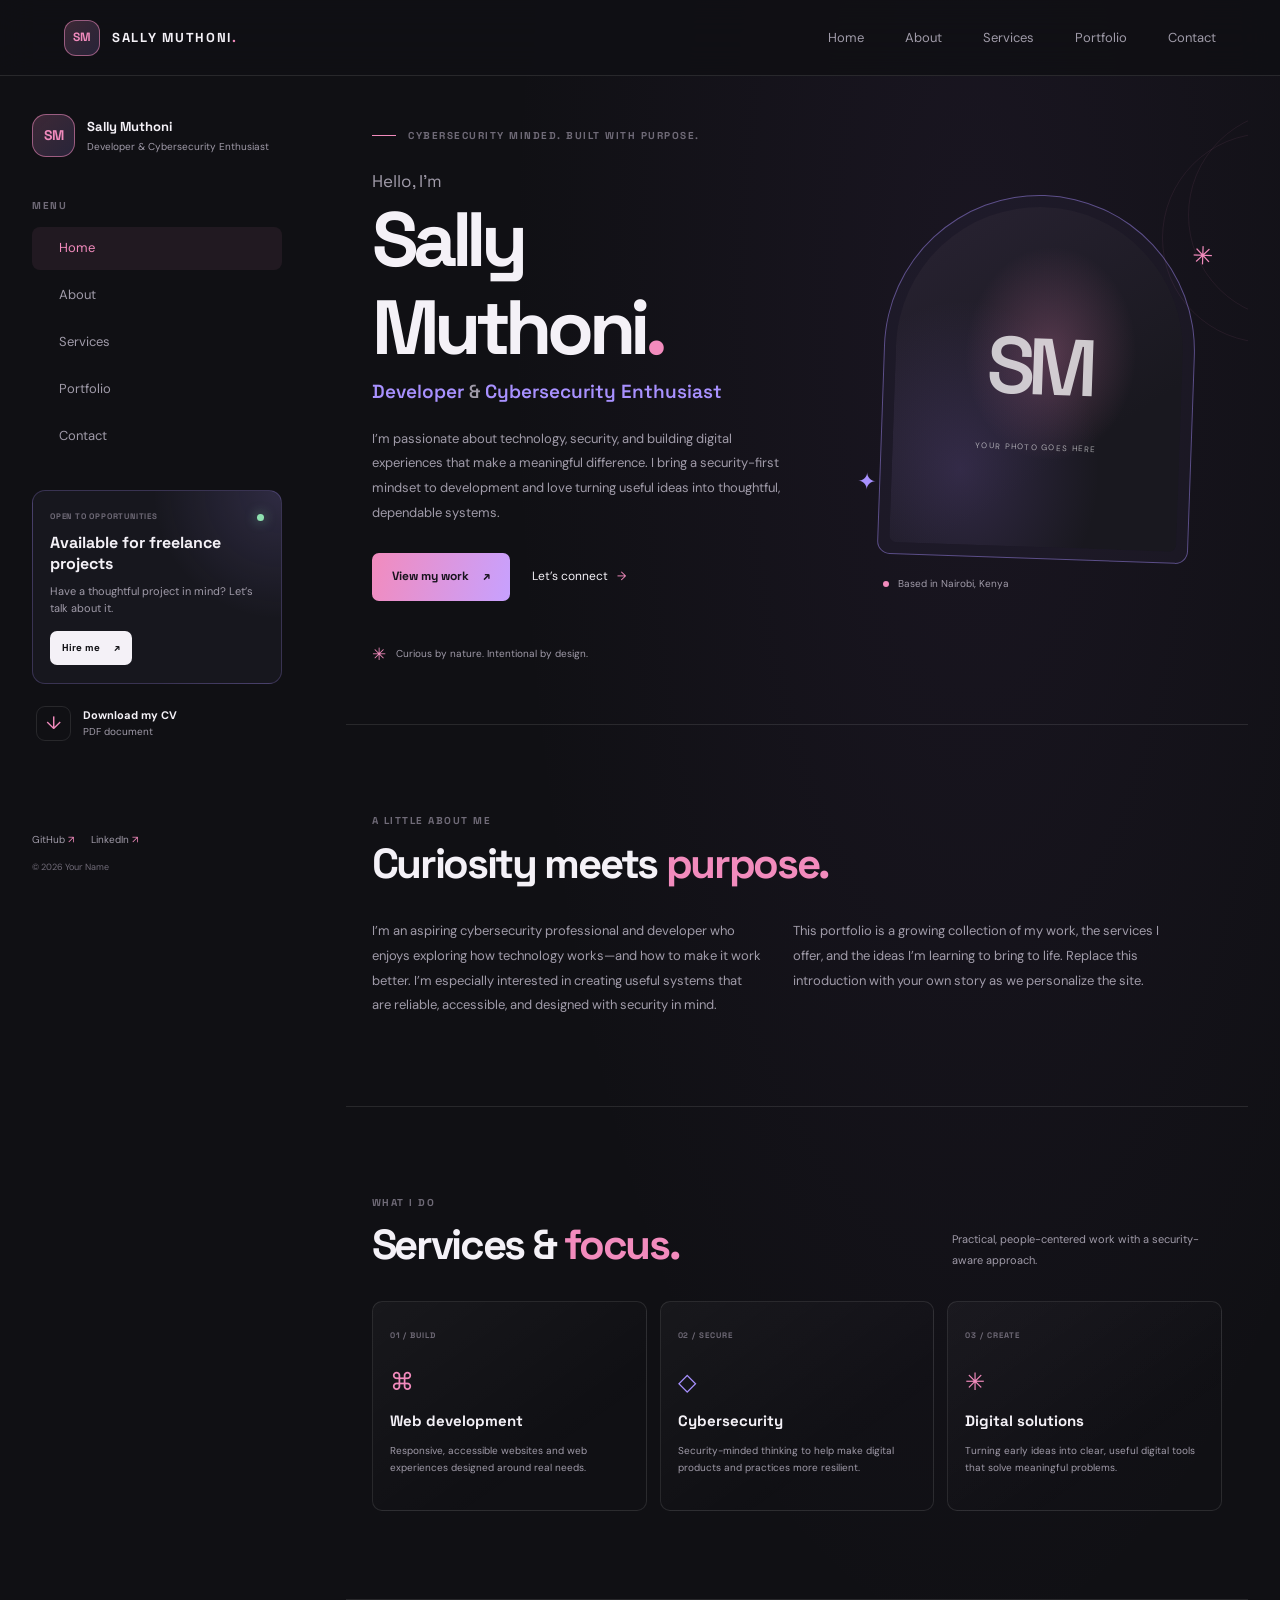
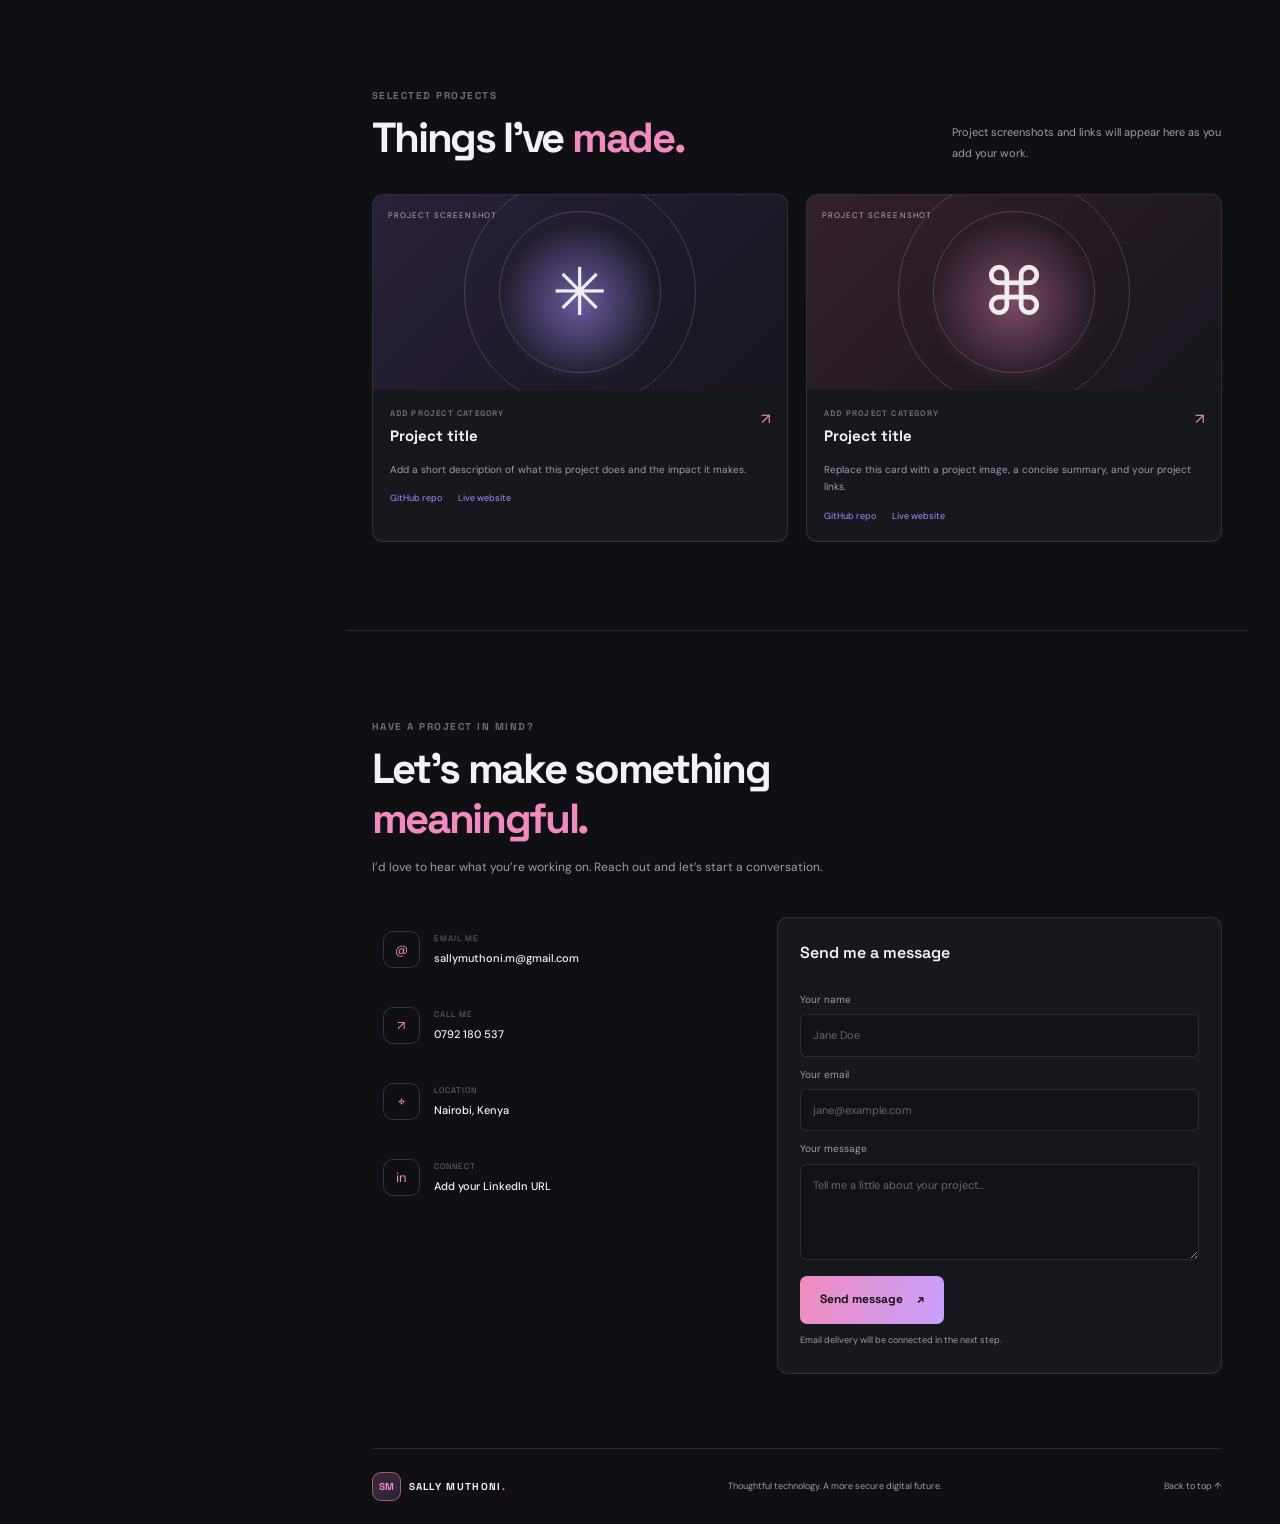
==== index.html @ 36f3e041 "INITIAL HTML ,CSS AND JAVASCRIPT FILES." ====
<!DOCTYPE html>
<html lang="en">
  <head>
    <meta charset="UTF-8" />
    <meta name="viewport" content="width=device-width, initial-scale=1.0" />
    <meta
      name="description"
      content="The portfolio of a cybersecurity enthusiast and developer building thoughtful, impactful digital experiences."
    />
    <meta name="theme-color" content="#101014" />
    <title>Sally Muthoni | Cybersecurity &amp; Development</title>
    <link rel="preconnect" href="https://fonts.googleapis.com" />
    <link rel="preconnect" href="https://fonts.gstatic.com" crossorigin />
    <link
      href="https://fonts.googleapis.com/css2?family=DM+Sans:wght@400;500;600;700&family=Space+Grotesk:wght@400;500;600;700&display=swap"
      rel="stylesheet"
    />
    <link rel="stylesheet" href="styles.css" />
    <script src="script.js" defer></script>
  </head>
  <body>
    <header class="topbar">
      <a class="brand" href="#home" aria-label="Sally Muthoni, home">
        <span class="brand-mark">SM</span>
        <span class="brand-name">SALLY MUTHONI<span class="brand-dot">.</span></span>
      </a>

      <button
        class="menu-toggle"
        type="button"
        aria-expanded="false"
        aria-controls="top-navigation"
        aria-label="Open navigation"
      >
        <span></span>
        <span></span>
      </button>

      <nav class="top-navigation" id="top-navigation" aria-label="Main navigation">
        <a href="#home">Home</a>
        <a href="#about">About</a>
        <a href="#services">Services</a>
        <a href="#portfolio">Portfolio</a>
        <a href="#contact">Contact</a>
      </nav>
    </header>

    <div class="page-layout">
      <aside class="sidebar" aria-label="Portfolio sidebar">
        <a class="sidebar-profile" href="#home">
          <span class="profile-monogram" aria-hidden="true">SM</span>
          <span>
            <strong>Sally Muthoni</strong>
            <span class="profile-role">Developer &amp; Cybersecurity Enthusiast</span>
          </span>
        </a>

        <p class="sidebar-label">MENU</p>
        <nav class="sidebar-navigation" aria-label="Sidebar navigation">
          <a class="sidebar-link is-active" href="#home"><span></span> Home</a>
          <a class="sidebar-link" href="#about"><span></span> About</a>
          <a class="sidebar-link" href="#services"><span></span> Services</a>
          <a class="sidebar-link" href="#portfolio"><span></span> Portfolio</a>
          <a class="sidebar-link" href="#contact"><span></span> Contact</a>
        </nav>

        <div class="availability-card">
          <span class="availability-indicator"></span>
          <p class="eyebrow">OPEN TO OPPORTUNITIES</p>
          <h2>Available for freelance projects</h2>
          <p>Have a thoughtful project in mind? Let’s talk about it.</p>
          <a class="button button-small button-light" href="#contact">Hire me <span aria-hidden="true">↗</span></a>
        </div>

        <a class="cv-link" href="assets/sally-muthoni-cv.pdf" download>
          <span class="cv-icon" aria-hidden="true">↓</span>
          <span><strong>Download my CV</strong><small>PDF document</small></span>
        </a>

        <div class="sidebar-socials">
          <a href="https://github.com/sally-m-muthoni" target="_blank" rel="noopener noreferrer">GitHub <span aria-hidden="true">↗</span></a>
          <a href="https://www.linkedin.com/in/sally-muthoni-262aa5314" target="_blank" rel="noopener noreferrer">LinkedIn <span aria-hidden="true">↗</span></a>
        </div>
        <p class="sidebar-copyright">© <span data-current-year></span> Your Name</p>
      </aside>

      <main>
        <section class="hero section-shell" id="home" aria-labelledby="hero-title">
          <div class="hero-copy">
            <p class="eyebrow"><span class="eyebrow-line"></span> CYBERSECURITY MINDED. BUILT WITH PURPOSE.</p>
            <p class="hero-greeting">Hello, I’m</p>
            <h1 id="hero-title">Sally Muthoni<span class="accent">.</span></h1>
            <p class="hero-role">Developer <span>&amp;</span> Cybersecurity Enthusiast</p>
            <p class="hero-description">
              I’m passionate about technology, security, and building digital
              experiences that make a meaningful difference. I bring a
              security-first mindset to development and love turning useful
              ideas into thoughtful, dependable systems.
            </p>
            <div class="hero-actions">
              <a class="button button-primary" href="#portfolio">View my work <span aria-hidden="true">↗</span></a>
              <a class="text-link" href="#contact">Let’s connect <span aria-hidden="true">→</span></a>
            </div>
            <div class="hero-note">
              <span class="note-mark" aria-hidden="true">✳</span>
              <span>Curious by nature. Intentional by design.</span>
            </div>
          </div>

          <div class="hero-visual" aria-label="Photo placeholder">
            <div class="portrait-frame">
              <div class="portrait-placeholder">
                <span class="portrait-initials">SM</span>
                <span class="portrait-instruction">YOUR PHOTO GOES HERE</span>
              </div>
              <span class="portrait-spark portrait-spark-one" aria-hidden="true">✳</span>
              <span class="portrait-spark portrait-spark-two" aria-hidden="true">✦</span>
            </div>
            <div class="visual-caption"><span></span> Based in Nairobi, Kenya</div>
            <div class="visual-number" aria-hidden="true"></div>
          </div>
          <span class="hero-decoration hero-decoration-one" aria-hidden="true"></span>
          <span class="hero-decoration hero-decoration-two" aria-hidden="true"></span>
        </section>

        <section class="content-section about-section section-shell" id="about" aria-labelledby="about-title">
          <div class="section-heading">
            <p class="eyebrow">A LITTLE ABOUT ME</p>
            <h2 id="about-title">Curiosity meets <span class="accent">purpose.</span></h2>
          </div>
          <div class="about-content">
            <p>
              I’m an aspiring cybersecurity professional and developer who
              enjoys exploring how technology works—and how to make it work
              better. I’m especially interested in creating useful systems
              that are reliable, accessible, and designed with security in mind.
            </p>
            <p>
              This portfolio is a growing collection of my work, the services
              I offer, and the ideas I’m learning to bring to life. Replace
              this introduction with your own story as we personalize the site.
            </p>
          </div>
        </section>

        <section class="content-section services-section section-shell" id="services" aria-labelledby="services-title">
          <div class="section-heading section-heading-row">
            <div>
              <p class="eyebrow">WHAT I DO</p>
              <h2 id="services-title">Services &amp; <span class="accent">focus.</span></h2>
            </div>
            <p class="section-intro">Practical, people-centered work with a security-aware approach.</p>
          </div>
          <div class="service-grid">
            <article class="service-card">
              <span class="service-number">01 / BUILD</span>
              <span class="service-icon" aria-hidden="true">⌘</span>
              <h3>Web development</h3>
              <p>Responsive, accessible websites and web experiences designed around real needs.</p>
            </article>
            <article class="service-card">
              <span class="service-number">02 / SECURE</span>
              <span class="service-icon" aria-hidden="true">◇</span>
              <h3>Cybersecurity</h3>
              <p>Security-minded thinking to help make digital products and practices more resilient.</p>
            </article>
            <article class="service-card">
              <span class="service-number">03 / CREATE</span>
              <span class="service-icon" aria-hidden="true">✳</span>
              <h3>Digital solutions</h3>
              <p>Turning early ideas into clear, useful digital tools that solve meaningful problems.</p>
            </article>
          </div>
        </section>

        <section class="content-section portfolio-section section-shell" id="portfolio" aria-labelledby="portfolio-title">
          <div class="section-heading section-heading-row">
            <div>
              <p class="eyebrow">SELECTED PROJECTS</p>
              <h2 id="portfolio-title">Things I’ve <span class="accent">made.</span></h2>
            </div>
            <p class="section-intro">Project screenshots and links will appear here as you add your work.</p>
          </div>
          <div class="project-grid">
            <article class="project-card">
              <div class="project-preview preview-purple">
                <span class="preview-label">PROJECT SCREENSHOT</span>
                <span class="preview-symbol" aria-hidden="true">✳</span>
              </div>
              <div class="project-details">
                <div><p class="project-category">ADD PROJECT CATEGORY</p><h3>Project title</h3></div>
                <span class="project-arrow" aria-hidden="true">↗</span>
                <p class="project-description">Add a short description of what this project does and the impact it makes.</p>
                <div class="project-links"><span>GitHub repo</span><span>Live website</span></div>
              </div>
            </article>
            <article class="project-card">
              <div class="project-preview preview-pink">
                <span class="preview-label">PROJECT SCREENSHOT</span>
                <span class="preview-symbol" aria-hidden="true">⌘</span>
              </div>
              <div class="project-details">
                <div><p class="project-category">ADD PROJECT CATEGORY</p><h3>Project title</h3></div>
                <span class="project-arrow" aria-hidden="true">↗</span>
                <p class="project-description">Replace this card with a project image, a concise summary, and your project links.</p>
                <div class="project-links"><span>GitHub repo</span><span>Live website</span></div>
              </div>
            </article>
          </div>
        </section>

        <section class="contact-section section-shell" id="contact" aria-labelledby="contact-title">
          <div class="contact-heading">
            <p class="eyebrow">HAVE A PROJECT IN MIND?</p>
            <h2 id="contact-title">Let’s make something <span class="accent">meaningful.</span></h2>
            <p>I’d love to hear what you’re working on. Reach out and let’s start a conversation.</p>
          </div>
          <div class="contact-layout">
            <div class="contact-details">
              <a href="mailto:sallymuthoni.m@gmail.com" class="contact-item">
                <span class="contact-item-icon" aria-hidden="true">@</span>
                <span><small>EMAIL ME</small><strong>sallymuthoni.m@gmail.com</strong></span>
              </a>
              <a href="tel:+254792180537" class="contact-item">
                <span class="contact-item-icon" aria-hidden="true">↗</span>
                <span><small>CALL ME</small><strong>0792 180 537</strong></span>
              </a>
              <div class="contact-item">
                <span class="contact-item-icon" aria-hidden="true">⌖</span>
                <span><small>LOCATION</small><strong>Nairobi, Kenya</strong></span>
              </div>
              <a href="https://www.linkedin.com/in/sally-muthoni-262aa5314" target="_blank" rel="noopener noreferrer" class="contact-item">
                <span class="contact-item-icon" aria-hidden="true">in</span>
                <span><small>CONNECT</small><strong>Add your LinkedIn URL</strong></span>
              </a>
            </div>

            <form class="contact-form" data-contact-form>
              <p class="form-heading">Send me a message</p>
              <label for="contact-name">Your name</label>
              <input id="contact-name" name="name" type="text" placeholder="Jane Doe" required />
              <label for="contact-email">Your email</label>
              <input id="contact-email" name="email" type="email" placeholder="jane@example.com" required />
              <label for="contact-message">Your message</label>
              <textarea id="contact-message" name="message" rows="4" placeholder="Tell me a little about your project..." required></textarea>
              <button class="button button-primary" type="submit">Send message <span aria-hidden="true">↗</span></button>
              <p class="form-status" data-form-status aria-live="polite">
                Email delivery will be connected in the next step.
              </p>
            </form>
          </div>
          <footer class="site-footer">
            <a class="brand footer-brand" href="#home"><span class="brand-mark">SM</span><span class="brand-name">SALLY MUTHONI<span class="brand-dot">.</span></span></a>
            <p>Thoughtful technology. A more secure digital future.</p>
            <a href="#home">Back to top ↑</a>
          </footer>
        </section>
      </main>
    </div>
  </body>
</html>
---- styles.css ----
:root {
  color-scheme: dark;
  --background: #101014;
  --surface: #17171e;
  --surface-raised: #1d1c25;
  --text: #f4f1f7;
  --muted: #a09ba9;
  --subtle: #706b78;
  --pink: #f28bbd;
  --purple: #a891ff;
  --line: rgba(255, 255, 255, 0.1);
  --font-body: "DM Sans", sans-serif;
  --font-display: "Space Grotesk", sans-serif;
}

* {
  box-sizing: border-box;
}

html {
  scroll-behavior: smooth;
  scroll-padding-top: 96px;
}

body {
  min-width: 320px;
  margin: 0;
  background:
    radial-gradient(ellipse at 76% 10%, rgba(111, 70, 150, 0.1), transparent 29rem),
    var(--background);
  color: var(--text);
  font-family: var(--font-body);
  font-size: 15px;
  line-height: 1.65;
}

button,
input,
textarea {
  font: inherit;
}

a {
  color: inherit;
  text-decoration: none;
}

a:focus-visible,
button:focus-visible,
input:focus-visible,
textarea:focus-visible {
  outline: 2px solid var(--pink);
  outline-offset: 4px;
}

.topbar {
  position: sticky;
  z-index: 10;
  top: 0;
  display: flex;
  min-height: 76px;
  align-items: center;
  justify-content: space-between;
  padding: 0 clamp(24px, 5vw, 76px);
  border-bottom: 1px solid var(--line);
  background: rgba(16, 16, 20, 0.9);
  backdrop-filter: blur(18px);
}

.brand {
  display: inline-flex;
  align-items: center;
  gap: 12px;
}

.brand-mark,
.profile-monogram {
  display: grid;
  width: 36px;
  height: 36px;
  place-items: center;
  border: 1px solid rgba(242, 139, 189, 0.55);
  border-radius: 12px;
  background: linear-gradient(135deg, rgba(242, 139, 189, 0.2), rgba(168, 145, 255, 0.16));
  color: var(--pink);
  font-family: var(--font-display);
  font-size: 12px;
  font-weight: 700;
}

.brand-name {
  font-family: var(--font-display);
  font-size: 13px;
  font-weight: 700;
  letter-spacing: 0.13em;
}

.brand-dot,
.accent {
  color: var(--pink);
}

.top-navigation {
  display: flex;
  align-items: center;
  gap: clamp(22px, 3.2vw, 48px);
}

.top-navigation a,
.sidebar-navigation a {
  color: var(--muted);
  font-size: 13px;
  transition: color 160ms ease;
}

.top-navigation a:hover,
.sidebar-navigation a:hover {
  color: var(--text);
}

.menu-toggle {
  display: none;
}

.page-layout {
  display: grid;
  width: min(100% - 64px, 1392px);
  grid-template-columns: 250px minmax(0, 1fr);
  gap: clamp(34px, 5vw, 78px);
  margin: 0 auto;
}

.sidebar {
  position: sticky;
  top: 76px;
  display: flex;
  height: calc(100vh - 76px);
  min-height: 620px;
  flex-direction: column;
  align-items: stretch;
  padding: 38px 0 25px;
}

.sidebar-profile {
  display: flex;
  align-items: center;
  gap: 12px;
  margin-bottom: 41px;
}

.profile-monogram {
  width: 43px;
  height: 43px;
  flex: 0 0 auto;
  border-radius: 14px;
  font-size: 14px;
}

.sidebar-profile strong,
.profile-role {
  display: block;
}

.sidebar-profile strong {
  font-family: var(--font-display);
  font-size: 13px;
}

.profile-role {
  margin-top: 2px;
  color: var(--muted);
  font-size: 10px;
}

.sidebar-label,
.eyebrow,
.project-category,
.service-number {
  color: var(--subtle);
  font-family: var(--font-display);
  font-size: 10px;
  font-weight: 700;
  letter-spacing: 0.15em;
}

.sidebar-label {
  margin: 0 0 12px;
}

.sidebar-navigation {
  display: grid;
  gap: 4px;
}

.sidebar-link {
  display: flex;
  min-height: 43px;
  align-items: center;
  gap: 15px;
  padding: 0 12px;
  border-radius: 8px;
}

.sidebar-link span {
  color: var(--subtle);
  font-family: var(--font-display);
  font-size: 10px;
}

.sidebar-link.is-active {
  background: rgba(242, 139, 189, 0.08);
  color: var(--pink);
}

.sidebar-link.is-active span {
  color: var(--pink);
}

.availability-card {
  position: relative;
  margin-top: 32px;
  padding: 19px 17px 18px;
  overflow: hidden;
  border: 1px solid rgba(168, 145, 255, 0.23);
  border-radius: 13px;
  background:
    radial-gradient(circle at 100% 0%, rgba(168, 145, 255, 0.16), transparent 8rem),
    var(--surface);
}

.availability-indicator {
  position: absolute;
  top: 23px;
  right: 17px;
  width: 7px;
  height: 7px;
  border-radius: 50%;
  background: #8ee1b0;
  box-shadow: 0 0 12px rgba(142, 225, 176, 0.65);
}

.availability-card .eyebrow {
  margin: 0 0 9px;
  font-size: 8px;
  letter-spacing: 0.1em;
}

.availability-card h2 {
  max-width: 175px;
  margin: 0;
  font-family: var(--font-display);
  font-size: 16px;
  line-height: 1.35;
}

.availability-card > p:not(.eyebrow) {
  margin: 8px 0 14px;
  color: var(--muted);
  font-size: 11px;
  line-height: 1.55;
}

.button {
  display: inline-flex;
  min-height: 48px;
  align-items: center;
  justify-content: center;
  gap: 14px;
  padding: 0 20px;
  border: 0;
  border-radius: 7px;
  cursor: pointer;
  font-family: var(--font-display);
  font-size: 12px;
  font-weight: 700;
  transition: transform 160ms ease, background 160ms ease;
}

.button:hover {
  transform: translateY(-2px);
}

.button-small {
  min-height: 34px;
  padding: 0 12px;
  font-size: 10px;
}

.button-light {
  background: var(--text);
  color: var(--background);
}

.button-primary {
  background: linear-gradient(105deg, var(--pink), #c7a1ff);
  color: #17131d;
}

.button-primary:hover {
  background: linear-gradient(105deg, #f7a7ce, #d2b4ff);
}

.cv-link {
  display: flex;
  align-items: center;
  gap: 12px;
  margin-top: 22px;
  padding: 0 4px;
}

.cv-icon {
  display: grid;
  width: 35px;
  height: 35px;
  place-items: center;
  border: 1px solid var(--line);
  border-radius: 9px;
  color: var(--pink);
  font-size: 18px;
}

.cv-link strong,
.cv-link small {
  display: block;
}

.cv-link strong {
  font-size: 11px;
}

.cv-link small {
  color: var(--muted);
  font-size: 10px;
}

.sidebar-socials {
  display: flex;
  gap: 17px;
  margin-top: auto;
  padding-top: 20px;
}

.sidebar-socials a,
.sidebar-copyright {
  color: var(--muted);
  font-size: 10px;
}

.sidebar-socials a span {
  color: var(--pink);
}

.sidebar-copyright {
  margin: 12px 0 0;
  color: var(--subtle);
  font-size: 9px;
}

main {
  min-width: 0;
}

.section-shell {
  position: relative;
  padding-right: clamp(0px, 2vw, 30px);
  padding-left: clamp(0px, 2vw, 30px);
}

.hero {
  display: grid;
  min-height: 560px;
  grid-template-columns: minmax(0, 1.08fr) minmax(230px, 0.92fr);
  align-items: center;
  gap: clamp(25px, 4vw, 58px);
  padding-top: 52px;
  padding-bottom: 56px;
  overflow: hidden;
  border-bottom: 1px solid var(--line);
}

.hero-copy {
  position: relative;
  z-index: 1;
}

.eyebrow {
  margin: 0 0 22px;
}

.eyebrow-line {
  display: inline-block;
  width: 24px;
  height: 1px;
  margin: 0 8px 3px 0;
  background: var(--pink);
}

.hero-greeting {
  margin: 0;
  color: var(--muted);
  font-family: var(--font-display);
  font-size: 17px;
}

.hero h1 {
  margin: 0;
  font-family: var(--font-display);
  font-size: clamp(48px, 6vw, 78px);
  letter-spacing: -0.07em;
  line-height: 1.15;
}

.hero-role {
  margin: 5px 0 19px;
  color: var(--purple);
  font-family: var(--font-display);
  font-size: clamp(14px, 1.6vw, 19px);
  font-weight: 600;
}

.hero-role span {
  color: var(--muted);
}

.hero-description {
  max-width: 470px;
  margin: 0;
  color: var(--muted);
  font-size: 13px;
  line-height: 1.9;
}

.hero-actions {
  display: flex;
  flex-wrap: wrap;
  align-items: center;
  gap: 22px;
  margin-top: 28px;
}

.text-link {
  color: var(--text);
  font-size: 12px;
}

.text-link span {
  margin-left: 6px;
  color: var(--pink);
}

.hero-note {
  display: flex;
  align-items: center;
  gap: 10px;
  margin-top: 39px;
  color: var(--muted);
  font-size: 10px;
}

.note-mark {
  color: var(--pink);
  font-size: 17px;
}

.hero-visual {
  position: relative;
  width: 100%;
  max-width: 345px;
  justify-self: center;
  padding: 18px 17px 27px;
}

.portrait-frame {
  position: relative;
  padding: 11px;
  border: 1px solid rgba(168, 145, 255, 0.45);
  border-radius: 170px 170px 14px 14px;
  background: rgba(168, 145, 255, 0.045);
  transform: rotate(2deg);
}

.portrait-placeholder {
  display: flex;
  min-height: 340px;
  flex-direction: column;
  align-items: center;
  justify-content: center;
  gap: 9px;
  overflow: hidden;
  border-radius: 160px 160px 8px 8px;
  background:
    radial-gradient(ellipse at 54% 43%, rgba(242, 139, 189, 0.26), transparent 39%),
    radial-gradient(ellipse at 24% 78%, rgba(119, 91, 178, 0.26), transparent 45%),
    linear-gradient(145deg, #292333, #19181f 69%);
}

.portrait-initials {
  color: rgba(255, 255, 255, 0.75);
  font-family: var(--font-display);
  font-size: 80px;
  font-weight: 600;
  letter-spacing: -0.1em;
}

.portrait-instruction {
  color: rgba(255, 255, 255, 0.6);
  font-size: 8px;
  letter-spacing: 0.16em;
}

.portrait-spark {
  position: absolute;
  color: var(--pink);
}

.portrait-spark-one {
  top: 34px;
  right: -16px;
  font-size: 25px;
}

.portrait-spark-two {
  bottom: 51px;
  left: -23px;
  color: var(--purple);
  font-size: 23px;
}

.visual-caption {
  display: flex;
  align-items: center;
  gap: 9px;
  margin-top: 17px;
  color: var(--muted);
  font-size: 10px;
}

.visual-caption span {
  width: 6px;
  height: 6px;
  border-radius: 50%;
  background: var(--pink);
}

.visual-number {
  position: absolute;
  right: -9px;
  bottom: 8px;
  color: rgba(255, 255, 255, 0.07);
  font-family: var(--font-display);
  font-size: 70px;
  font-weight: 700;
}

.hero-decoration {
  position: absolute;
  width: 210px;
  height: 210px;
  border: 1px solid rgba(242, 139, 189, 0.08);
  border-radius: 50%;
  pointer-events: none;
}

.hero-decoration-one {
  top: 34px;
  right: -150px;
}

.hero-decoration-two {
  top: 57px;
  right: -124px;
}

.content-section {
  padding-top: 88px;
  padding-bottom: 88px;
  border-bottom: 1px solid var(--line);
}

.section-heading {
  margin-bottom: 30px;
}

.section-heading .eyebrow,
.contact-heading .eyebrow {
  margin-bottom: 9px;
}

.section-heading h2,
.contact-heading h2 {
  margin: 0;
  font-family: var(--font-display);
  font-size: clamp(28px, 3.4vw, 42px);
  letter-spacing: -0.055em;
  line-height: 1.2;
}

.about-content {
  display: grid;
  max-width: 810px;
  grid-template-columns: 1fr 1fr;
  gap: 32px;
}

.about-content p,
.section-intro {
  margin: 0;
  color: var(--muted);
  font-size: 13px;
  line-height: 1.9;
}

.section-heading-row {
  display: flex;
  align-items: end;
  justify-content: space-between;
  gap: 25px;
}

.section-intro {
  max-width: 270px;
  font-size: 11px;
}

.service-grid {
  display: grid;
  grid-template-columns: repeat(3, minmax(0, 1fr));
  gap: 13px;
}

.service-card {
  min-height: 210px;
  padding: 19px 17px;
  border: 1px solid var(--line);
  border-radius: 10px;
  background: linear-gradient(145deg, rgba(255, 255, 255, 0.035), transparent 72%);
  transition: border-color 160ms ease, transform 160ms ease;
}

.service-card:hover {
  transform: translateY(-4px);
  border-color: rgba(242, 139, 189, 0.38);
}

.service-number {
  font-size: 8px;
  letter-spacing: 0.12em;
}

.service-icon {
  display: block;
  margin: 16px 0 8px;
  color: var(--pink);
  font-size: 24px;
}

.service-card:nth-child(2) .service-icon {
  color: var(--purple);
}

.service-card h3,
.project-details h3 {
  margin: 0;
  font-family: var(--font-display);
  font-size: 15px;
}

.service-card p,
.project-description {
  margin: 8px 0 0;
  color: var(--muted);
  font-size: 10px;
  line-height: 1.75;
}

.project-grid {
  display: grid;
  grid-template-columns: repeat(2, minmax(0, 1fr));
  gap: 18px;
}

.project-card {
  min-width: 0;
  overflow: hidden;
  border: 1px solid var(--line);
  border-radius: 11px;
  background: var(--surface);
}

.project-preview {
  position: relative;
  display: grid;
  min-height: 195px;
  place-items: center;
  overflow: hidden;
}

.project-preview::before,
.project-preview::after {
  position: absolute;
  width: 160px;
  height: 160px;
  border: 1px solid rgba(255, 255, 255, 0.17);
  border-radius: 50%;
  content: "";
}

.project-preview::after {
  width: 230px;
  height: 230px;
}

.preview-purple {
  background:
    radial-gradient(circle at 50% 55%, rgba(168, 145, 255, 0.55), transparent 34%),
    linear-gradient(135deg, #292139, #17151d);
}

.preview-pink {
  background:
    radial-gradient(circle at 50% 55%, rgba(242, 139, 189, 0.42), transparent 36%),
    linear-gradient(135deg, #33202c, #17151d);
}

.preview-label {
  position: absolute;
  top: 14px;
  left: 15px;
  z-index: 1;
  color: rgba(255, 255, 255, 0.65);
  font-size: 8px;
  letter-spacing: 0.13em;
}

.preview-symbol {
  z-index: 1;
  color: rgba(255, 255, 255, 0.9);
  font-family: var(--font-display);
  font-size: 66px;
}

.project-details {
  display: grid;
  grid-template-columns: 1fr auto;
  padding: 17px;
}

.project-category {
  margin: 0 0 4px;
  font-size: 8px;
}

.project-arrow {
  color: var(--pink);
}

.project-description {
  grid-column: 1 / -1;
  margin-top: 12px;
}

.project-links {
  display: flex;
  gap: 16px;
  grid-column: 1 / -1;
  margin-top: 13px;
  color: var(--purple);
  font-size: 9px;
}

.contact-section {
  padding-top: 88px;
}

.contact-heading {
  max-width: 590px;
}

.contact-heading > p:last-child {
  margin: 13px 0 0;
  color: var(--muted);
  font-size: 12px;
}

.contact-layout {
  display: grid;
  grid-template-columns: minmax(0, 0.85fr) minmax(280px, 1.15fr);
  gap: clamp(30px, 6vw, 82px);
  padding-top: 39px;
  padding-bottom: 74px;
}

.contact-details {
  display: grid;
  align-content: start;
  gap: 10px;
}

.contact-item {
  display: flex;
  min-height: 66px;
  align-items: center;
  gap: 14px;
  padding: 10px;
  border: 1px solid transparent;
  border-radius: 9px;
}

a.contact-item:hover {
  border-color: var(--line);
  background: rgba(255, 255, 255, 0.025);
}

.contact-item-icon {
  display: grid;
  width: 37px;
  height: 37px;
  flex: 0 0 auto;
  place-items: center;
  border: 1px solid rgba(168, 145, 255, 0.25);
  border-radius: 10px;
  color: var(--pink);
  font-size: 13px;
}

.contact-item small,
.contact-item strong {
  display: block;
}

.contact-item small {
  color: var(--subtle);
  font-family: var(--font-display);
  font-size: 8px;
  letter-spacing: 0.13em;
}

.contact-item strong {
  margin-top: 3px;
  font-size: 11px;
  font-weight: 500;
}

.contact-form {
  display: grid;
  padding: 22px;
  border: 1px solid var(--line);
  border-radius: 11px;
  background: var(--surface);
}

.form-heading {
  margin: 0 0 16px;
  font-family: var(--font-display);
  font-size: 16px;
  font-weight: 600;
}

.contact-form label {
  margin: 10px 0 6px;
  color: var(--muted);
  font-size: 10px;
}

.contact-form input,
.contact-form textarea {
  width: 100%;
  padding: 11px 12px;
  border: 1px solid var(--line);
  border-radius: 6px;
  background: #121218;
  color: var(--text);
  font-size: 11px;
  resize: vertical;
}

.contact-form input::placeholder,
.contact-form textarea::placeholder {
  color: #696572;
}

.contact-form button {
  justify-self: start;
  margin-top: 16px;
}

.form-status {
  min-height: 18px;
  margin: 9px 0 0;
  color: var(--muted);
  font-size: 9px;
}

.site-footer {
  display: flex;
  min-height: 76px;
  align-items: center;
  justify-content: space-between;
  gap: 18px;
  border-top: 1px solid var(--line);
}

.footer-brand {
  gap: 8px;
}

.footer-brand .brand-mark {
  width: 29px;
  height: 29px;
  border-radius: 9px;
  font-size: 10px;
}

.footer-brand .brand-name {
  font-size: 10px;
}

.site-footer > p,
.site-footer > a:last-child {
  color: var(--muted);
  font-size: 9px;
}

.site-footer > a:last-child:hover {
  color: var(--pink);
}

@media (max-width: 1050px) {
  .page-layout {
    width: min(100% - 42px, 900px);
    grid-template-columns: 218px minmax(0, 1fr);
    gap: 30px;
  }

  .hero {
    grid-template-columns: minmax(0, 1fr) minmax(200px, 0.82fr);
    gap: 20px;
  }

  .portrait-placeholder {
    min-height: 300px;
  }

  .service-grid {
    gap: 9px;
  }

  .service-card {
    padding: 16px 12px;
  }
}

@media (max-width: 900px) {
  .page-layout {
    display: block;
    width: min(100% - 52px, 780px);
  }

  .sidebar {
    display: none;
  }
}

@media (max-width: 760px) {
  html {
    scroll-padding-top: 76px;
  }

  .topbar {
    min-height: 68px;
    padding: 0 22px;
  }

  .menu-toggle {
    display: grid;
    width: 40px;
    height: 40px;
    align-content: center;
    justify-items: center;
    gap: 6px;
    border: 1px solid var(--line);
    border-radius: 9px;
    background: var(--surface);
    cursor: pointer;
  }

  .menu-toggle span {
    width: 17px;
    height: 1px;
    background: var(--text);
    transition: transform 160ms ease;
  }

  .menu-toggle[aria-expanded="true"] span:first-child {
    transform: translateY(3.5px) rotate(45deg);
  }

  .menu-toggle[aria-expanded="true"] span:last-child {
    transform: translateY(-3.5px) rotate(-45deg);
  }

  .top-navigation {
    position: absolute;
    top: calc(100% - 1px);
    right: 0;
    left: 0;
    display: none;
    align-items: stretch;
    gap: 0;
    padding: 9px 22px 18px;
    border-bottom: 1px solid var(--line);
    background: rgba(16, 16, 20, 0.98);
  }

  .top-navigation.is-open {
    display: grid;
  }

  .top-navigation a {
    padding: 10px 0;
  }

  .page-layout {
    display: block;
    width: min(100% - 40px, 640px);
  }

  .sidebar {
    display: none;
  }

  .section-shell {
    padding-right: 0;
    padding-left: 0;
  }

  .hero {
    min-height: auto;
    grid-template-columns: minmax(0, 1fr) minmax(180px, 0.8fr);
    padding-top: 58px;
    padding-bottom: 52px;
  }

  .hero-visual {
    padding-right: 8px;
  }

  .portrait-placeholder {
    min-height: 260px;
  }

  .hero h1 {
    font-size: clamp(43px, 8vw, 62px);
  }

  .content-section {
    padding-top: 64px;
    padding-bottom: 64px;
  }

  .contact-section {
    padding-top: 64px;
  }
}

@media (max-width: 540px) {
  .page-layout {
    width: min(100% - 36px, 440px);
  }

  .hero {
    grid-template-columns: 1fr;
    gap: 30px;
    padding-top: 46px;
  }

  .hero-copy {
    order: 1;
  }

  .hero-visual {
    order: 0;
    width: min(78%, 280px);
    padding-top: 5px;
  }

  .portrait-placeholder {
    min-height: 290px;
  }

  .hero-note {
    margin-top: 27px;
  }

  .about-content,
  .service-grid,
  .project-grid,
  .contact-layout {
    grid-template-columns: 1fr;
  }

  .about-content {
    gap: 16px;
  }

  .section-heading-row {
    display: block;
  }

  .section-intro {
    margin-top: 12px;
  }

  .service-grid {
    gap: 10px;
  }

  .service-card {
    min-height: auto;
    padding: 18px;
  }

  .service-icon {
    margin-top: 10px;
  }

  .project-preview {
    min-height: 180px;
  }

  .contact-layout {
    gap: 25px;
    padding-top: 27px;
  }

  .contact-section {
    padding-bottom: 0;
  }

  .contact-form {
    padding: 17px;
  }

  .site-footer {
    flex-wrap: wrap;
    padding: 17px 0;
  }

  .site-footer > p {
    order: 1;
    width: 100%;
    margin: 0;
  }
}

@media (prefers-reduced-motion: reduce) {
  *,
  *::before,
  *::after {
    scroll-behavior: auto !important;
    transition-duration: 0.01ms !important;
    animation-duration: 0.01ms !important;
    animation-iteration-count: 1 !important;
  }
}
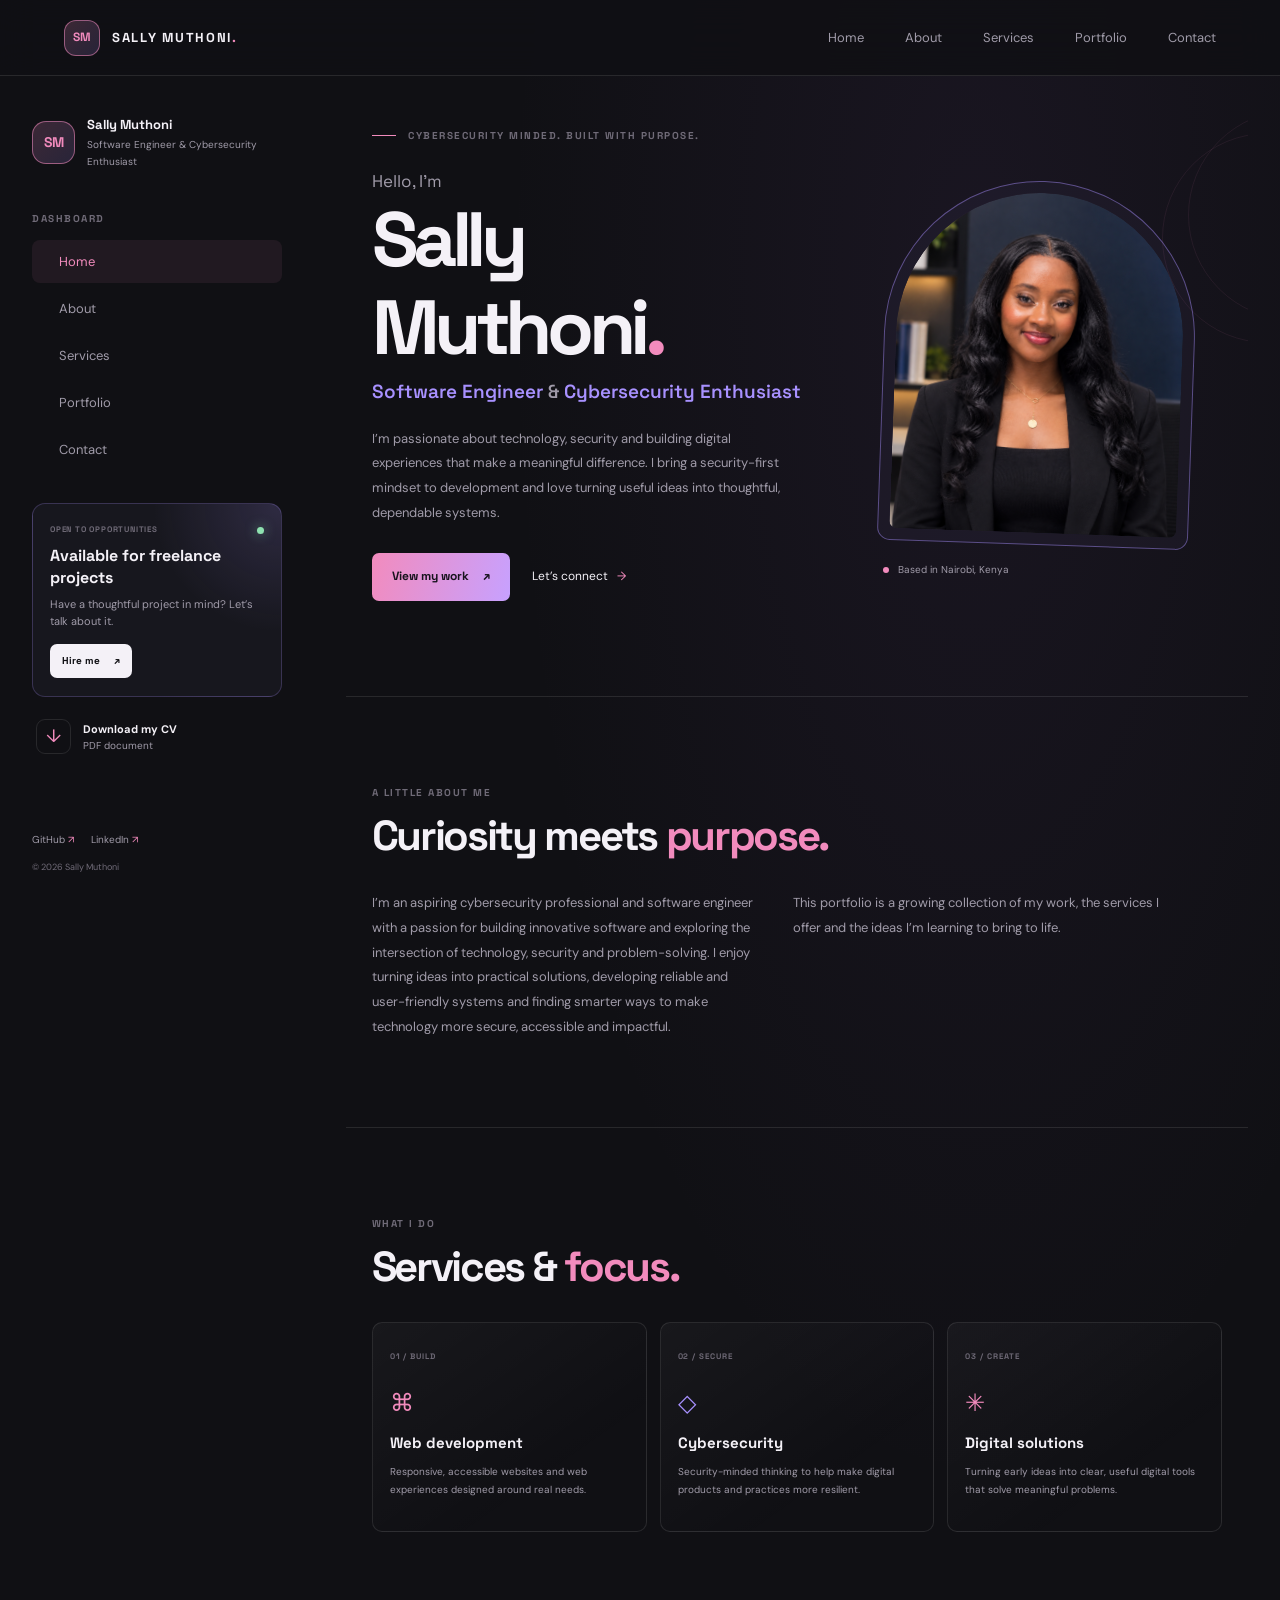
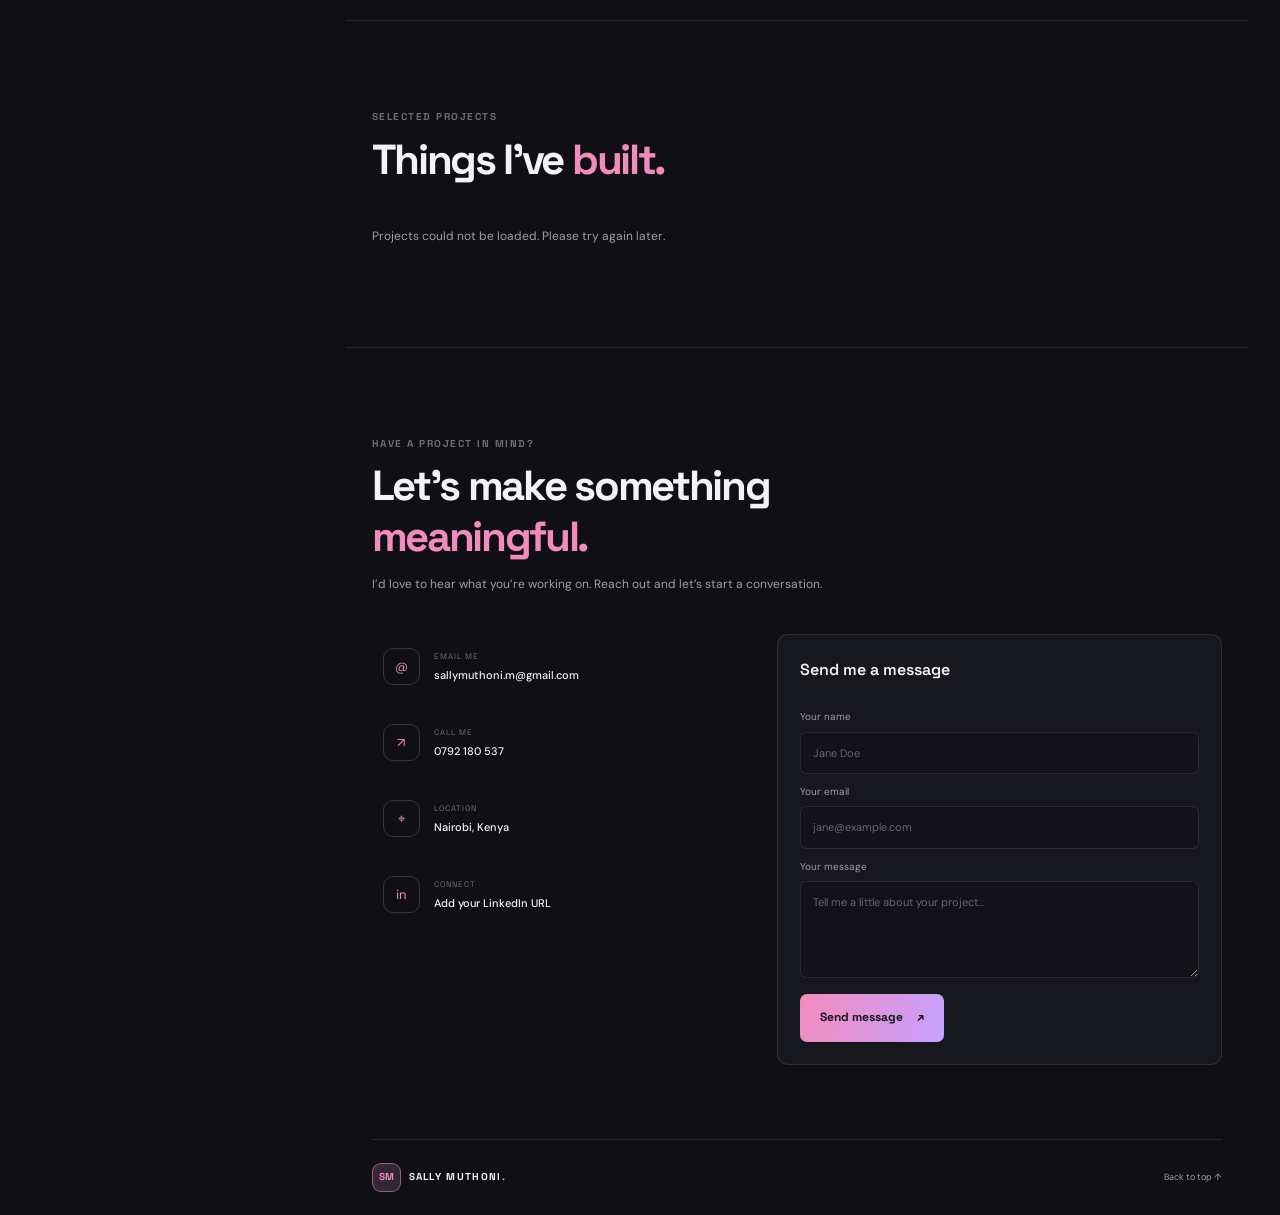
==== commit b2eaf98d: "addition of read me file,profile.json,projects.json,netlify.toml," ====
--- a/index.html
+++ b/index.html
@@ -51,11 +51,11 @@
           <span class="profile-monogram" aria-hidden="true">SM</span>
           <span>
             <strong>Sally Muthoni</strong>
-            <span class="profile-role">Developer &amp; Cybersecurity Enthusiast</span>
+            <span class="profile-role">Software Engineer &amp; Cybersecurity Enthusiast</span>
           </span>
         </a>
 
-        <p class="sidebar-label">MENU</p>
+        <p class="sidebar-label">DASHBOARD</p>
         <nav class="sidebar-navigation" aria-label="Sidebar navigation">
           <a class="sidebar-link is-active" href="#home"><span></span> Home</a>
           <a class="sidebar-link" href="#about"><span></span> About</a>
@@ -81,7 +81,7 @@
           <a href="https://github.com/sally-m-muthoni" target="_blank" rel="noopener noreferrer">GitHub <span aria-hidden="true">↗</span></a>
           <a href="https://www.linkedin.com/in/sally-muthoni-262aa5314" target="_blank" rel="noopener noreferrer">LinkedIn <span aria-hidden="true">↗</span></a>
         </div>
-        <p class="sidebar-copyright">© <span data-current-year></span> Your Name</p>
+        <p class="sidebar-copyright">© <span data-current-year></span> Sally Muthoni</p>
       </aside>
 
       <main>
@@ -90,9 +90,9 @@
             <p class="eyebrow"><span class="eyebrow-line"></span> CYBERSECURITY MINDED. BUILT WITH PURPOSE.</p>
             <p class="hero-greeting">Hello, I’m</p>
             <h1 id="hero-title">Sally Muthoni<span class="accent">.</span></h1>
-            <p class="hero-role">Developer <span>&amp;</span> Cybersecurity Enthusiast</p>
+            <p class="hero-role">Software Engineer <span>&amp;</span> Cybersecurity Enthusiast</p>
             <p class="hero-description">
-              I’m passionate about technology, security, and building digital
+              I’m passionate about technology, security and building digital
               experiences that make a meaningful difference. I bring a
               security-first mindset to development and love turning useful
               ideas into thoughtful, dependable systems.
@@ -102,19 +102,18 @@
               <a class="text-link" href="#contact">Let’s connect <span aria-hidden="true">→</span></a>
             </div>
             <div class="hero-note">
-              <span class="note-mark" aria-hidden="true">✳</span>
-              <span>Curious by nature. Intentional by design.</span>
-            </div>
-          </div>
-
-          <div class="hero-visual" aria-label="Photo placeholder">
+              <!-- <span class="note-mark" aria-hidden="true">✳</span>
+              <span>Curious by nature. Intentional by design.</span> -->
+            </div>
+          </div>
+
+          <div class="hero-visual" aria-label="Portrait of Sally Muthoni">
             <div class="portrait-frame">
               <div class="portrait-placeholder">
-                <span class="portrait-initials">SM</span>
-                <span class="portrait-instruction">YOUR PHOTO GOES HERE</span>
+                <img class="portrait-photo" src="assets/portfolio-pic.png" alt="Portrait of Sally Muthoni" data-profile-image />
               </div>
-              <span class="portrait-spark portrait-spark-one" aria-hidden="true">✳</span>
-              <span class="portrait-spark portrait-spark-two" aria-hidden="true">✦</span>
+              <!-- <span class="portrait-spark portrait-spark-one" aria-hidden="true">✳</span>
+              <span class="portrait-spark portrait-spark-two" aria-hidden="true">✦</span> -->
             </div>
             <div class="visual-caption"><span></span> Based in Nairobi, Kenya</div>
             <div class="visual-number" aria-hidden="true"></div>
@@ -130,15 +129,11 @@
           </div>
           <div class="about-content">
             <p>
-              I’m an aspiring cybersecurity professional and developer who
-              enjoys exploring how technology works—and how to make it work
-              better. I’m especially interested in creating useful systems
-              that are reliable, accessible, and designed with security in mind.
+              I’m an aspiring cybersecurity professional and software engineer with a passion for building innovative software and exploring the intersection of technology, security and problem-solving. I enjoy turning ideas into practical solutions, developing reliable and user-friendly systems and finding smarter ways to make technology more secure, accessible and impactful.
             </p>
             <p>
               This portfolio is a growing collection of my work, the services
-              I offer, and the ideas I’m learning to bring to life. Replace
-              this introduction with your own story as we personalize the site.
+              I offer and the ideas I’m learning to bring to life. 
             </p>
           </div>
         </section>
@@ -149,7 +144,7 @@
               <p class="eyebrow">WHAT I DO</p>
               <h2 id="services-title">Services &amp; <span class="accent">focus.</span></h2>
             </div>
-            <p class="section-intro">Practical, people-centered work with a security-aware approach.</p>
+            <p class="section-intro"></p>
           </div>
           <div class="service-grid">
             <article class="service-card">
@@ -177,36 +172,12 @@
           <div class="section-heading section-heading-row">
             <div>
               <p class="eyebrow">SELECTED PROJECTS</p>
-              <h2 id="portfolio-title">Things I’ve <span class="accent">made.</span></h2>
-            </div>
-            <p class="section-intro">Project screenshots and links will appear here as you add your work.</p>
-          </div>
-          <div class="project-grid">
-            <article class="project-card">
-              <div class="project-preview preview-purple">
-                <span class="preview-label">PROJECT SCREENSHOT</span>
-                <span class="preview-symbol" aria-hidden="true">✳</span>
-              </div>
-              <div class="project-details">
-                <div><p class="project-category">ADD PROJECT CATEGORY</p><h3>Project title</h3></div>
-                <span class="project-arrow" aria-hidden="true">↗</span>
-                <p class="project-description">Add a short description of what this project does and the impact it makes.</p>
-                <div class="project-links"><span>GitHub repo</span><span>Live website</span></div>
-              </div>
-            </article>
-            <article class="project-card">
-              <div class="project-preview preview-pink">
-                <span class="preview-label">PROJECT SCREENSHOT</span>
-                <span class="preview-symbol" aria-hidden="true">⌘</span>
-              </div>
-              <div class="project-details">
-                <div><p class="project-category">ADD PROJECT CATEGORY</p><h3>Project title</h3></div>
-                <span class="project-arrow" aria-hidden="true">↗</span>
-                <p class="project-description">Replace this card with a project image, a concise summary, and your project links.</p>
-                <div class="project-links"><span>GitHub repo</span><span>Live website</span></div>
-              </div>
-            </article>
-          </div>
+              <h2 id="portfolio-title">Things I’ve <span class="accent">built.</span></h2>
+            </div>
+            <p class="section-intro"></p>
+          </div>
+          <div class="project-grid" data-project-grid aria-live="polite"></div>
+          <p class="project-message" data-project-message aria-live="polite">Loading projects…</p>
         </section>
 
         <section class="contact-section section-shell" id="contact" aria-labelledby="contact-title">
@@ -235,7 +206,18 @@
               </a>
             </div>
 
-            <form class="contact-form" data-contact-form>
+            <form
+              class="contact-form"
+              name="contact"
+              method="POST"
+              action="/thank-you.html"
+              data-netlify="true"
+              netlify-honeypot="bot-field"
+            >
+              <input type="hidden" name="form-name" value="contact" />
+              <p class="visually-hidden">
+                <label>Leave this field empty: <input name="bot-field" /></label>
+              </p>
               <p class="form-heading">Send me a message</p>
               <label for="contact-name">Your name</label>
               <input id="contact-name" name="name" type="text" placeholder="Jane Doe" required />
@@ -244,14 +226,11 @@
               <label for="contact-message">Your message</label>
               <textarea id="contact-message" name="message" rows="4" placeholder="Tell me a little about your project..." required></textarea>
               <button class="button button-primary" type="submit">Send message <span aria-hidden="true">↗</span></button>
-              <p class="form-status" data-form-status aria-live="polite">
-                Email delivery will be connected in the next step.
-              </p>
             </form>
           </div>
           <footer class="site-footer">
             <a class="brand footer-brand" href="#home"><span class="brand-mark">SM</span><span class="brand-name">SALLY MUTHONI<span class="brand-dot">.</span></span></a>
-            <p>Thoughtful technology. A more secure digital future.</p>
+            <!-- <p>Thoughtful technology. A more secure digital future.</p> -->
             <a href="#home">Back to top ↑</a>
           </footer>
         </section>
--- a/styles.css
+++ b/styles.css
@@ -134,8 +134,9 @@
   position: sticky;
   top: 76px;
   display: flex;
-  height: calc(100vh - 76px);
-  min-height: 620px;
+  align-self: start;
+  height: auto;
+  min-height: calc(100vh - 76px);
   flex-direction: column;
   align-items: stretch;
   padding: 38px 0 25px;
@@ -218,6 +219,7 @@
 
 .availability-card {
   position: relative;
+  flex: 0 0 auto;
   margin-top: 32px;
   padding: 19px 17px 18px;
   overflow: hidden;
@@ -480,6 +482,7 @@
 }
 
 .portrait-placeholder {
+  position: relative;
   display: flex;
   min-height: 340px;
   flex-direction: column;
@@ -494,18 +497,14 @@
     linear-gradient(145deg, #292333, #19181f 69%);
 }
 
-.portrait-initials {
-  color: rgba(255, 255, 255, 0.75);
-  font-family: var(--font-display);
-  font-size: 80px;
-  font-weight: 600;
-  letter-spacing: -0.1em;
-}
-
-.portrait-instruction {
-  color: rgba(255, 255, 255, 0.6);
-  font-size: 8px;
-  letter-spacing: 0.16em;
+.portrait-photo {
+  position: absolute;
+  inset: 0;
+  width: 100%;
+  height: 100%;
+  border-radius: inherit;
+  object-fit: cover;
+  object-position: center;
 }
 
 .portrait-spark {
@@ -677,6 +676,22 @@
   display: grid;
   grid-template-columns: repeat(2, minmax(0, 1fr));
   gap: 18px;
+}
+
+.project-message {
+  color: var(--muted);
+  font-size: 12px;
+}
+
+.visually-hidden {
+  position: absolute;
+  width: 1px;
+  height: 1px;
+  padding: 0;
+  overflow: hidden;
+  clip: rect(0, 0, 0, 0);
+  white-space: nowrap;
+  border: 0;
 }
 
 .project-card {
@@ -710,6 +725,14 @@
   height: 230px;
 }
 
+.project-screenshot {
+  position: absolute;
+  z-index: 1;
+  width: 100%;
+  height: 100%;
+  object-fit: cover;
+}
+
 .preview-purple {
   background:
     radial-gradient(circle at 50% 55%, rgba(168, 145, 255, 0.55), transparent 34%),
@@ -761,11 +784,21 @@
 
 .project-links {
   display: flex;
+  flex-wrap: wrap;
+  align-items: center;
   gap: 16px;
   grid-column: 1 / -1;
   margin-top: 13px;
   color: var(--purple);
   font-size: 9px;
+}
+
+.project-links a:hover {
+  color: var(--pink);
+}
+
+.project-link-placeholder {
+  color: var(--muted);
 }
 
 .contact-section {
@@ -947,6 +980,38 @@
 
   .service-card {
     padding: 16px 12px;
+  }
+}
+
+@media (min-width: 901px) and (max-height: 760px) {
+  .sidebar {
+    padding-top: 22px;
+    padding-bottom: 18px;
+  }
+
+  .sidebar-profile {
+    margin-bottom: 22px;
+  }
+
+  .sidebar-navigation {
+    gap: 2px;
+  }
+
+  .sidebar-link {
+    min-height: 37px;
+  }
+
+  .availability-card {
+    margin-top: 20px;
+    padding: 15px 14px;
+  }
+
+  .cv-link {
+    margin-top: 14px;
+  }
+
+  .sidebar-socials {
+    padding-top: 12px;
   }
 }
 
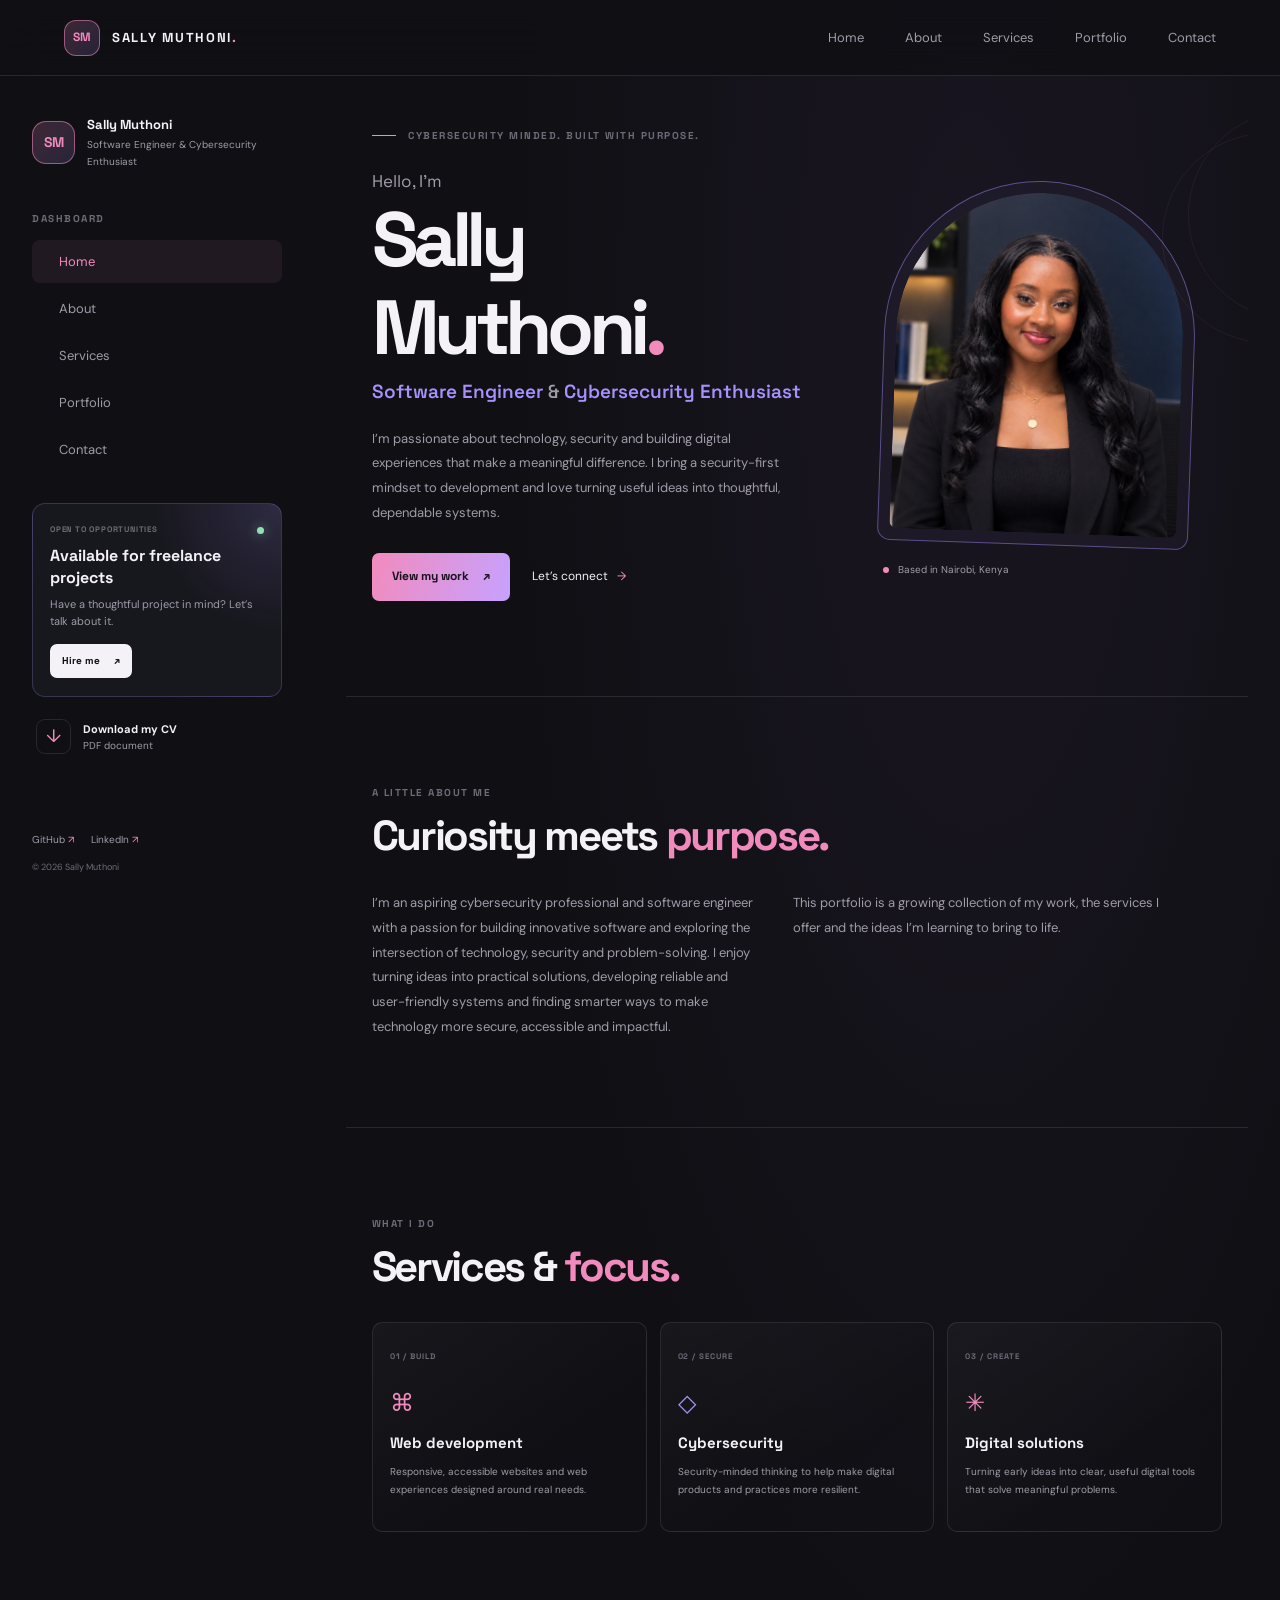
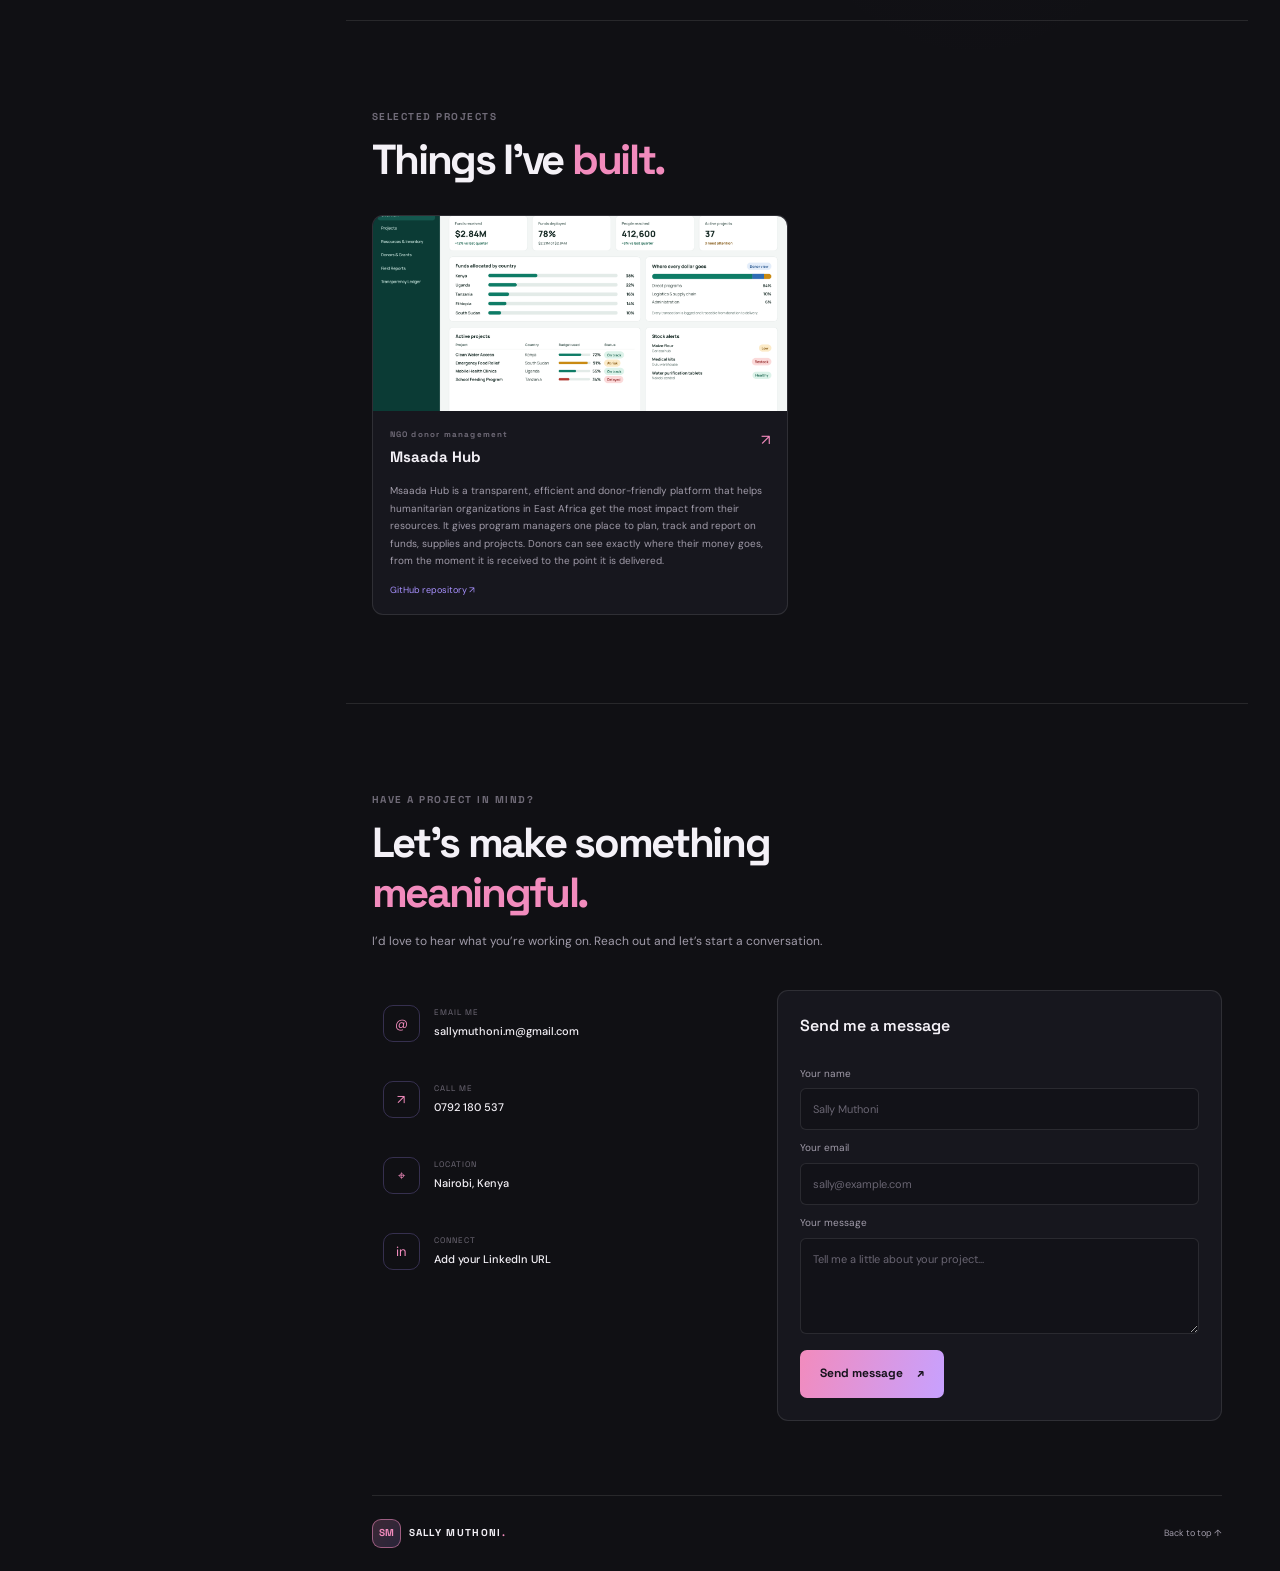
==== commit 7f9a5386: "changes into the projects section" ====
--- a/index.html
+++ b/index.html
@@ -220,9 +220,9 @@
               </p>
               <p class="form-heading">Send me a message</p>
               <label for="contact-name">Your name</label>
-              <input id="contact-name" name="name" type="text" placeholder="Jane Doe" required />
+              <input id="contact-name" name="name" type="text" placeholder="Sally Muthoni" required />
               <label for="contact-email">Your email</label>
-              <input id="contact-email" name="email" type="email" placeholder="jane@example.com" required />
+              <input id="contact-email" name="email" type="email" placeholder="sally@example.com" required />
               <label for="contact-message">Your message</label>
               <textarea id="contact-message" name="message" rows="4" placeholder="Tell me a little about your project..." required></textarea>
               <button class="button button-primary" type="submit">Send message <span aria-hidden="true">↗</span></button>
